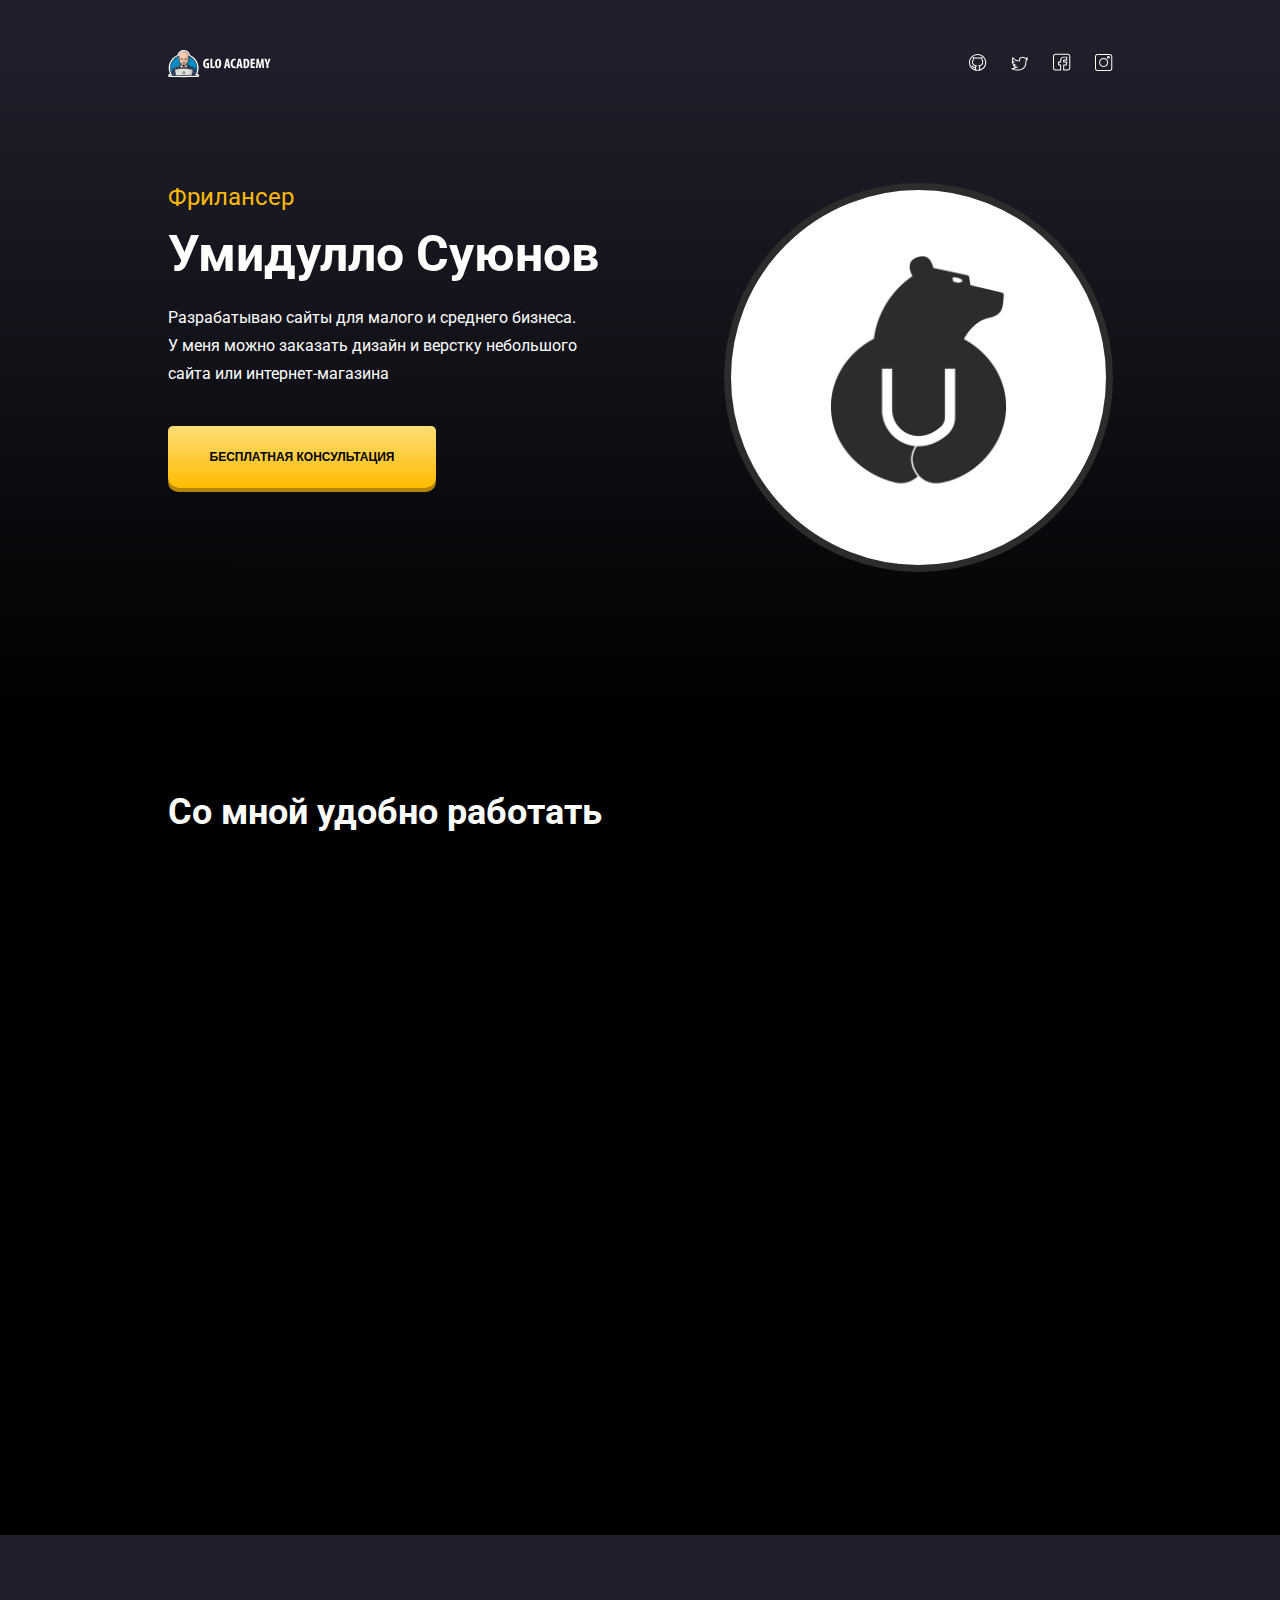
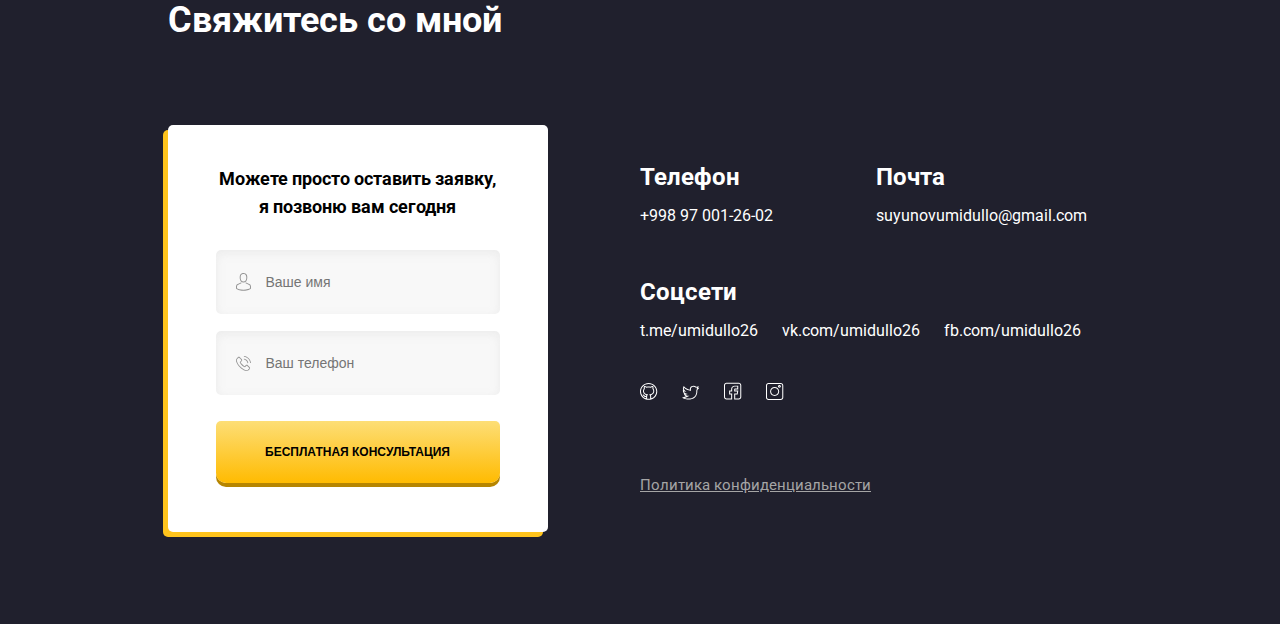
==== index.html @ 2f5dd59a "add some features" ====
<!DOCTYPE html>
<html lang="en">
  <head>
    <meta charset="UTF-8" />
    <meta name="viewport" content="width=device-width, initial-scale=1.0" />
    <link
      href="https://fonts.googleapis.com/css2?family=Roboto:wght@400;700&display=swap"
      rel="stylesheet"
    />
    <link rel="stylesheet" href="css/animate.css" />
    <link rel="stylesheet" href="css/style.css" />
    <title>umidullo</title>
  </head>
  <body>
    <header class="hero">
      <div class="container">
        <div class="hero-header">
          <img src="img/logo.svg" alt="logo" class="logo" />
          <div class="social-links">
            <a
              href="https://github.com/umidullosuyunov/"
              target="_blank"
              class="social-link"
              ><img src="img/social/github.svg" alt="github logo"
            /></a>
            <a
              href="https://twitter.com/umidullo26/"
              target="_blank"
              class="social-link"
              ><img src="img/social/twitter.svg" alt="twitter logo"
            /></a>
            <a
              href="https://www.facebook.com/profile.php?id=100041184453567"
              target="_blank"
              class="social-link"
              ><img src="img/social/facebook.svg" alt="facebook logo"
            /></a>
            <a
              href="https://www.instagram.com/umidullo26/"
              target="_blank"
              class="social-link"
              ><img src="img/social/instagram.svg" alt="instagram logo"
            /></a>
          </div>
        </div>
        <div class="hero-content">
          <div class="hero-text">
            <span
              class="hero-subtitle wow animate__animated animate__fadeInRight"
              >Фрилансер</span
            >
            <h1 class="hero-title wow animate__animated animate__fadeInRight">
              Умидулло Суюнов
            </h1>
            <p
              class="hero-description wow animate__animated animate__fadeInRight"
            >
              Разрабатываю сайты для малого и среднего бизнеса. У меня можно
              заказать дизайн и верстку небольшого сайта или интернет-магазина
            </p>
            <button
              class="button hero-button wow animate__animated animate__heartBeat animate__delay-2s animate__repeat-3"
            >
              Бесплатная консультация
            </button>
          </div>
          <div class="hero-avatar"></div>
        </div>
      </div>
    </header>

    <main>
      <section class="features section">
        <div class="container">
          <h2 class="section-title">Со мной удобно работать</h2>
          <div class="features-block">
            <div class="features-item">
              <img
                src="img/features-icons/offer-img.svg"
                alt="icon"
                class="features-image wow animate__animated animate__zoomInUp animate__delay-0.1s"
              />
              <h3
                class="features-title wow animate__animated animate__zoomInUp animate__delay-0.1s"
              >
                По договору
              </h3>
              <p
                class="features-text wow animate__animated animate__zoomInUp animate__delay-0.1s"
              >
                Предоставлю все документы для бухгалтерии: договоры, счета и
                акты. Работаю как ИП без НДС.
              </p>
            </div>
            <div class="features-item">
              <img
                src="img/features-icons/deadline-img.svg"
                alt="icon"
                class="features-image wow animate__animated animate__zoomInUp animate__delay-0.1s"
              />
              <h3
                class="features-title wow animate__animated animate__zoomInUp animate__delay-0.1s"
              >
                Точно в срок
              </h3>
              <p
                class="features-text wow animate__animated animate__zoomInUp animate__delay-0.1s"
              >
                В договоре прописана моя ответственность за срок проекта. Если
                просрочу — плачу неустойку.
              </p>
            </div>
            <div class="features-item">
              <img
                src="img/features-icons/agreement-img.svg"
                alt="icon"
                class="features-image wow animate__animated animate__zoomInUp animate__delay-0.1s"
              />
              <h3
                class="features-title wow animate__animated animate__zoomInUp animate__delay-0.1s"
              >
                Ценник под вас
              </h3>
              <p
                class="features-text wow animate__animated animate__zoomInUp animate__delay-0.1"
              >
                Если у вас нетиповой проект, сделаю рассчет цены за работу и
                объясню, как складывается цена.
              </p>
            </div>
            <div class="features-item">
              <img
                src="img/features-icons/steps-img.svg"
                alt="icon"
                class="features-image wow animate__animated animate__zoomInUp animate__delay-0.1"
              />
              <h3
                class="features-title wow animate__animated animate__zoomInUp animate__delay-0.1"
              >
                Промежуточные итоги
              </h3>
              <p
                class="features-text wow animate__animated animate__zoomInUp animate__delay-0.1"
              >
                Показываю работу поэтапно, а не в последий момент перед крайним
                сроком.
              </p>
            </div>
            <div class="features-item">
              <img
                src="img/features-icons/storage-img.svg"
                alt="icon"
                class="features-image wow animate__animated animate__zoomInUp animate__delay-0.1"
              />
              <h3
                class="features-title wow animate__animated animate__zoomInUp animate__delay-0.1"
              >
                Хостинг и домен
              </h3>
              <p
                class="features-text wow animate__animated animate__zoomInUp animate__delay-0.1"
              >
                Если мы договорились о цене проекта, в неё входит всё: домен и
                хостинг на год + SSL сертификат.
              </p>
            </div>
            <div class="features-item">
              <img
                src="img/features-icons/conversation-img.svg"
                alt="icon"
                class="features-image wow animate__animated animate__zoomInUp animate__delay-0.1"
              />
              <h3
                class="features-title wow animate__animated animate__zoomInUp animate__delay-0.1"
              >
                Не брошу после сдачи
              </h3>
              <p
                class="features-text wow animate__animated animate__zoomInUp animate__delay-0.1"
              >
                Научу вас или вашего сотрудника пользоваться сайтом, запишу
                видео-инструкции.
              </p>
            </div>
          </div>
        </div>
      </section>
    </main>

    <footer class="section">
      <div class="container">
        <h2 class="section-title">Свяжитесь со мной</h2>
        <div class="contacts-block">
          <form action="#" class="contacts-form">
            <h4 class="form-title">
              Можете просто оставить заявку, я позвоню вам сегодня
            </h4>
            <input
              type="text"
              class="input input-name"
              placeholder="Ваше имя"
            />
            <input
              type="text"
              class="input input-phone"
              placeholder="Ваш телефон"
            />
            <button class="button form-button">Бесплатная консультация</button>
          </form>
          <div class="contacts-text">
            <div class="contacts-data">
              <div class="contacts-phone">
                <h4 class="contacts-title">Телефон</h4>
                <a class="contacts-link" href="tel:+998970012602"
                  >+998 97 001-26-02</a
                >
              </div>
              <div class="contacts-mail">
                <h4 class="contacts-title">Почта</h4>
                <a class="contacts-link" href="mailto:suyunovumidullo@gmail.com"
                  >suyunovumidullo@gmail.com</a
                >
              </div>
              <div class="contacts-social">
                <h4 class="contacts-title">Соцсети</h4>
                <a href="#" class="contacts-link">t.me/umidullo26</a>
                <a href="#" class="contacts-link">vk.com/umidullo26</a>
                <a href="#" class="contacts-link">fb.com/umidullo26</a>
              </div>
            </div>
            <div class="social-links">
              <a
                href="https://github.com/umidullosuyunov/"
                target="_blank"
                class="social-link"
                ><img src="img/social/github.svg" alt="github logo"
              /></a>
              <a
                href="https://twitter.com/umidullo26/"
                target="_blank"
                class="social-link"
                ><img src="img/social/twitter.svg" alt="twitter logo"
              /></a>
              <a
                href="https://www.facebook.com/profile.php?id=100041184453567"
                target="_blank"
                class="social-link"
                ><img src="img/social/facebook.svg" alt="facebook logo"
              /></a>
              <a
                href="https://www.instagram.com/umidullo26/"
                target="_blank"
                class="social-link"
                ><img src="img/social/instagram.svg" alt="instagram logo"
              /></a>
            </div>
            <a href="#" class="contact-policy">Политика конфиденциальности</a>
          </div>
        </div>
      </div>
    </footer>

    <script src="js/wow.min.js"></script>
    <script src="js/main.js"></script>
  </body>
</html>
---- css/style.css ----
* {
  box-sizing: border-box;
}

:root {
  --animate-delay: 0.5s;
}

body {
  background: #20202d;
  margin: 0;
  color: #ffffff;
  font-family: "Roboto", sans-serif;
}

.container {
  max-width: 945px;
  margin: auto;
}

.section {
  padding-top: 64px;
  padding-bottom: 92px;
}

.section-title {
  margin: 0;
  margin-bottom: 84px;
  font-weight: bold;
  font-size: 36px;
  line-height: 42px;
}

.hero {
  padding-top: 50px;
  background: linear-gradient(0.01deg, #000000 0.01%, rgba(0, 0, 0, 0) 95.44%);
  padding-bottom: 155px;
}

.hero-header {
  display: flex;
  justify-content: space-between;
  align-items: center;
  margin-bottom: 105px;
}

.social-link {
  margin-left: 20px;
}

.social-link:first-child {
  margin-left: 0;
}

.hero-subtitle {
  display: block;
  font-size: 24px;
  line-height: 28px;
  color: #ffbb01;
  margin-bottom: 14px;
}

.hero-title {
  font-weight: bold;
  font-size: 50px;
  line-height: 59px;
  margin-top: 0;
  margin-bottom: 20px;
}

.hero-description {
  font-size: 16px;
  line-height: 28px;
  max-width: 420px;
  margin-bottom: 38px;
}

.button {
  background: linear-gradient(180deg, #fdde76 0%, #ffbb01 100%);
  box-shadow: 0px 4px 0px #b68500;
  border: none;
  border-radius: 5px 5px 10px 10px;
  padding: 24px 42px;
  font-size: 12px;
  line-height: 14px;
  text-transform: uppercase;
  font-weight: bold;
}

.hero-content {
  display: flex;
  justify-content: space-between;
}

.hero-avatar {
  width: 389px;
  height: 389px;
  background-color: #fff;
  border-radius: 50%;
  background-image: url("../img/avatar.png");
  background-size: 389px 389px;
  background-repeat: no-repeat;
  background-position: center center;
  border: 7px solid #2d2c2c;
}

/* FEATURES */

.features {
  background-color: #000;
}

.features-block {
  display: flex;
  flex-wrap: wrap;
  justify-content: space-between;
}

.features-item {
  flex-basis: 30%;
  margin-bottom: 63px;
}

.features-image {
  display: block;
  margin-bottom: 22px;
}

.features-title {
  font-weight: bold;
  font-size: 24px;
  line-height: 28px;
  margin: 0;
  margin-bottom: 16px;
}

.features-text {
  font-style: normal;
  font-weight: normal;
  font-size: 16px;
  line-height: 28px;
  margin: 0;
}

/* CONTACTS */

.contacts-form {
  background: #ffffff;
  box-shadow: -5px 5px 0px #ffc41d;
  border-radius: 5px;
  max-width: 380px;
  padding-top: 40px;
  padding-left: 48px;
  padding-right: 48px;
  padding-bottom: 49px;
}

.form-title {
  color: #000000;
  font-weight: bold;
  font-size: 18px;
  line-height: 28px;
  text-align: center;
  margin: 0;
  margin-bottom: 29px;
}

.input {
  background: #f8f8f8;
  border: none;
  box-shadow: inset 0px 3px 10px rgba(199, 199, 199, 0.25);
  border-radius: 5px;
  padding: 18px 50px;
  width: 100%;
  font-size: 14px;
  line-height: 28px;
}

.input-name {
  margin-bottom: 17px;
  background-image: url("../img/user-icon.svg");
  background-repeat: no-repeat;
  background-position: center left 20px;
}

.input-phone {
  margin-bottom: 26px;
  background-image: url("../img/phone-icon.svg");
  background-repeat: no-repeat;
  background-position: center left 20px;
}

.form-button {
  width: 100%;
}

.contacts-block {
  display: flex;
  justify-content: space-between;
  align-items: center;
}

.contacts-data {
  display: flex;
  flex-wrap: wrap;
  margin-bottom: 42px;
}

.contacts-phone,
.contacts-mail {
  flex-basis: 50%;
  margin-bottom: 53px;
}

.contacts-social {
  flex-basis: 100%;
}

.contacts-title {
  font-weight: bold;
  font-size: 24px;
  line-height: 28px;
  margin: 0;
  margin-bottom: 15px;
}

.contacts-link {
  text-decoration: none;
  font-size: 16px;
  line-height: 19px;
  color: #ffffff;
  padding-right: 20px;
}

.contacts-link:hover {
  text-decoration: underline;
}

.contacts-text {
  flex-basis: 50%;
}

.contact-policy {
  display: inline-block;
  margin-top: 72px;
  font-size: 15px;
  line-height: 18px;
  text-decoration-line: underline;
  color: #a5a5a5;
}
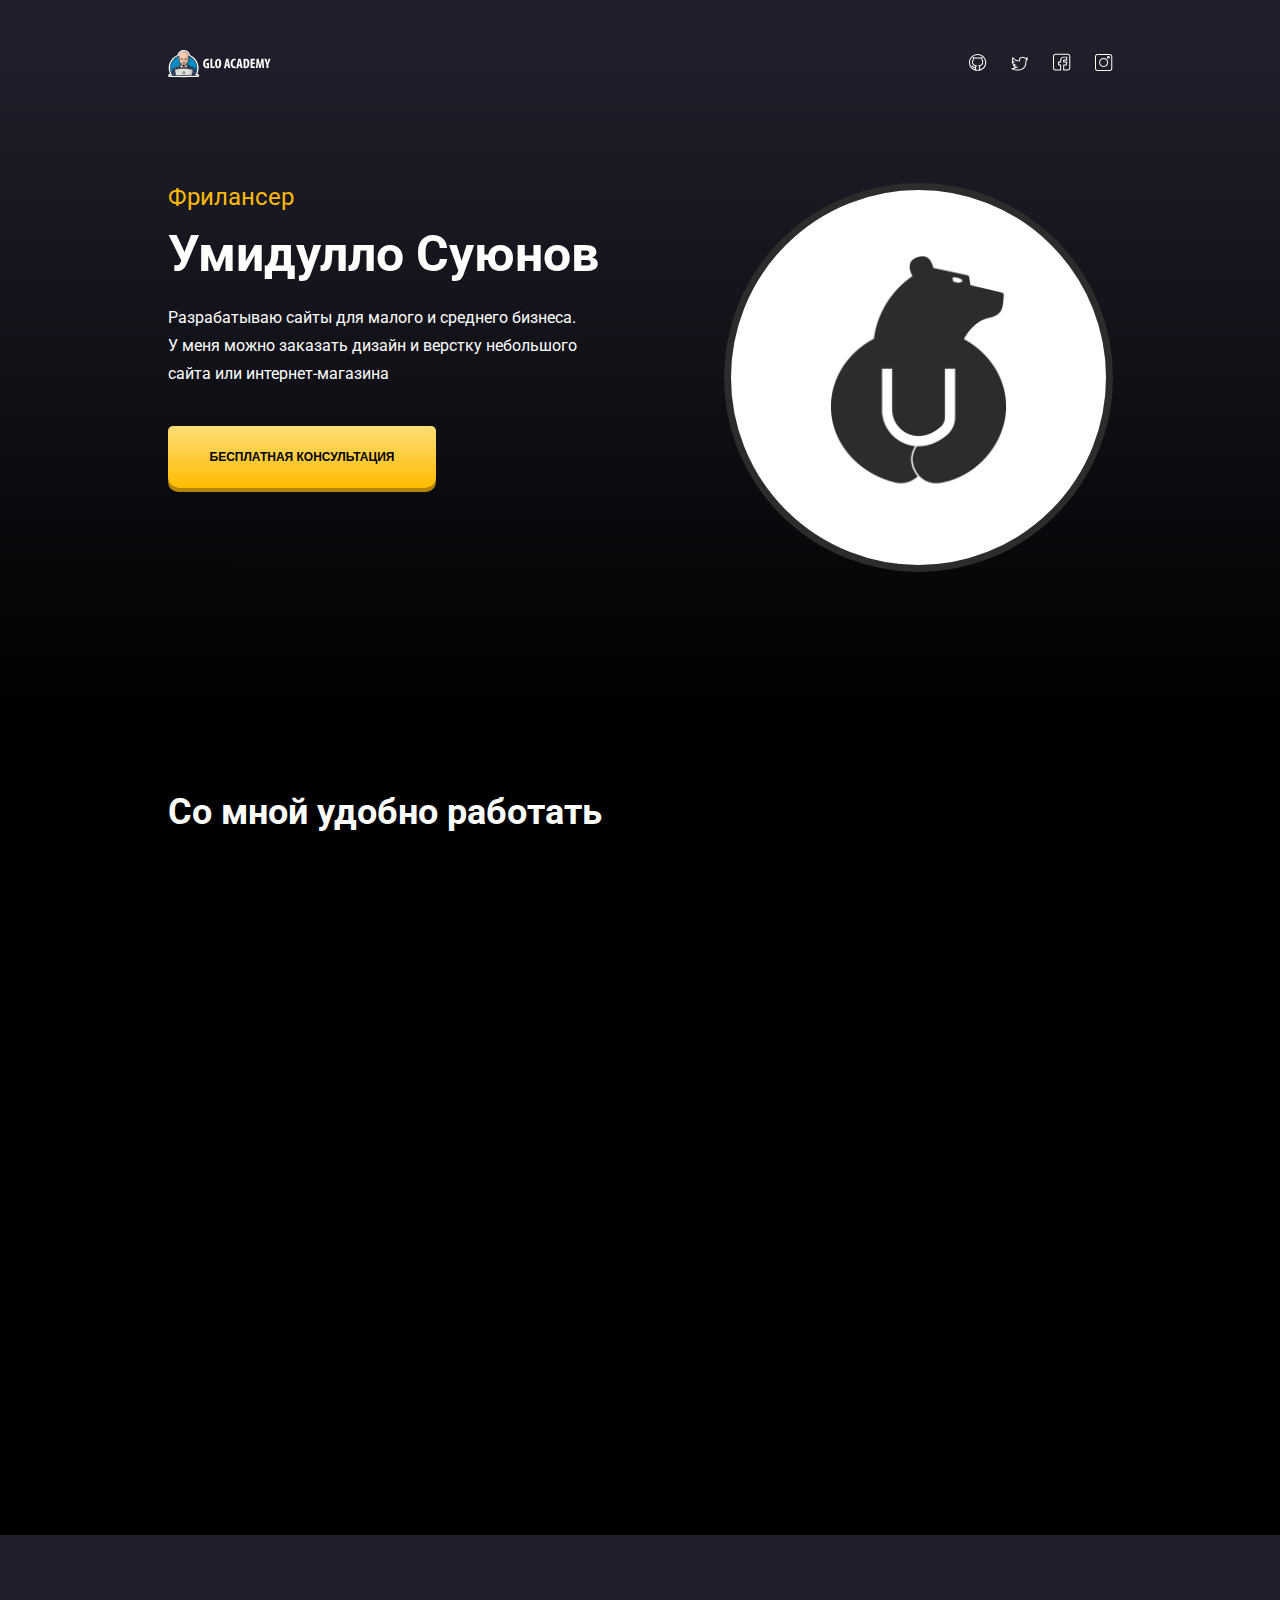
==== commit 3ec1ed66: "add some animation" ====
--- a/index.html
+++ b/index.html
@@ -46,14 +46,16 @@
         <div class="hero-content">
           <div class="hero-text">
             <span
-              class="hero-subtitle wow animate__animated animate__fadeInRight"
+              class="hero-subtitle wow animate__animated animate__fadeInRight animate__delay-0.2s"
               >Фрилансер</span
             >
-            <h1 class="hero-title wow animate__animated animate__fadeInRight">
+            <h1
+              class="hero-title wow animate__animated animate__fadeInRight animate__delay-0.4s"
+            >
               Умидулло Суюнов
             </h1>
             <p
-              class="hero-description wow animate__animated animate__fadeInRight"
+              class="hero-description wow animate__animated animate__fadeInRight animate__delay-0.6s"
             >
               Разрабатываю сайты для малого и среднего бизнеса. У меня можно
               заказать дизайн и верстку небольшого сайта или интернет-магазина
@@ -72,7 +74,11 @@
     <main>
       <section class="features section">
         <div class="container">
-          <h2 class="section-title">Со мной удобно работать</h2>
+          <h2
+            class="section-title wow animate__animated animate__fadeInTopLeft"
+          >
+            Со мной удобно работать
+          </h2>
           <div class="features-block">
             <div class="features-item">
               <img
@@ -189,9 +195,14 @@
 
     <footer class="section">
       <div class="container">
-        <h2 class="section-title">Свяжитесь со мной</h2>
+        <h2 class="section-title wow animate__animated animate__fadeInTopLeft">
+          Свяжитесь со мной
+        </h2>
         <div class="contacts-block">
-          <form action="#" class="contacts-form">
+          <form
+            action="#"
+            class="contacts-form wow animate__animated animate__flipInX"
+          >
             <h4 class="form-title">
               Можете просто оставить заявку, я позвоню вам сегодня
             </h4>
@@ -207,7 +218,7 @@
             />
             <button class="button form-button">Бесплатная консультация</button>
           </form>
-          <div class="contacts-text">
+          <div class="contacts-text wow animate__animated animate__zoomIn">
             <div class="contacts-data">
               <div class="contacts-phone">
                 <h4 class="contacts-title">Телефон</h4>
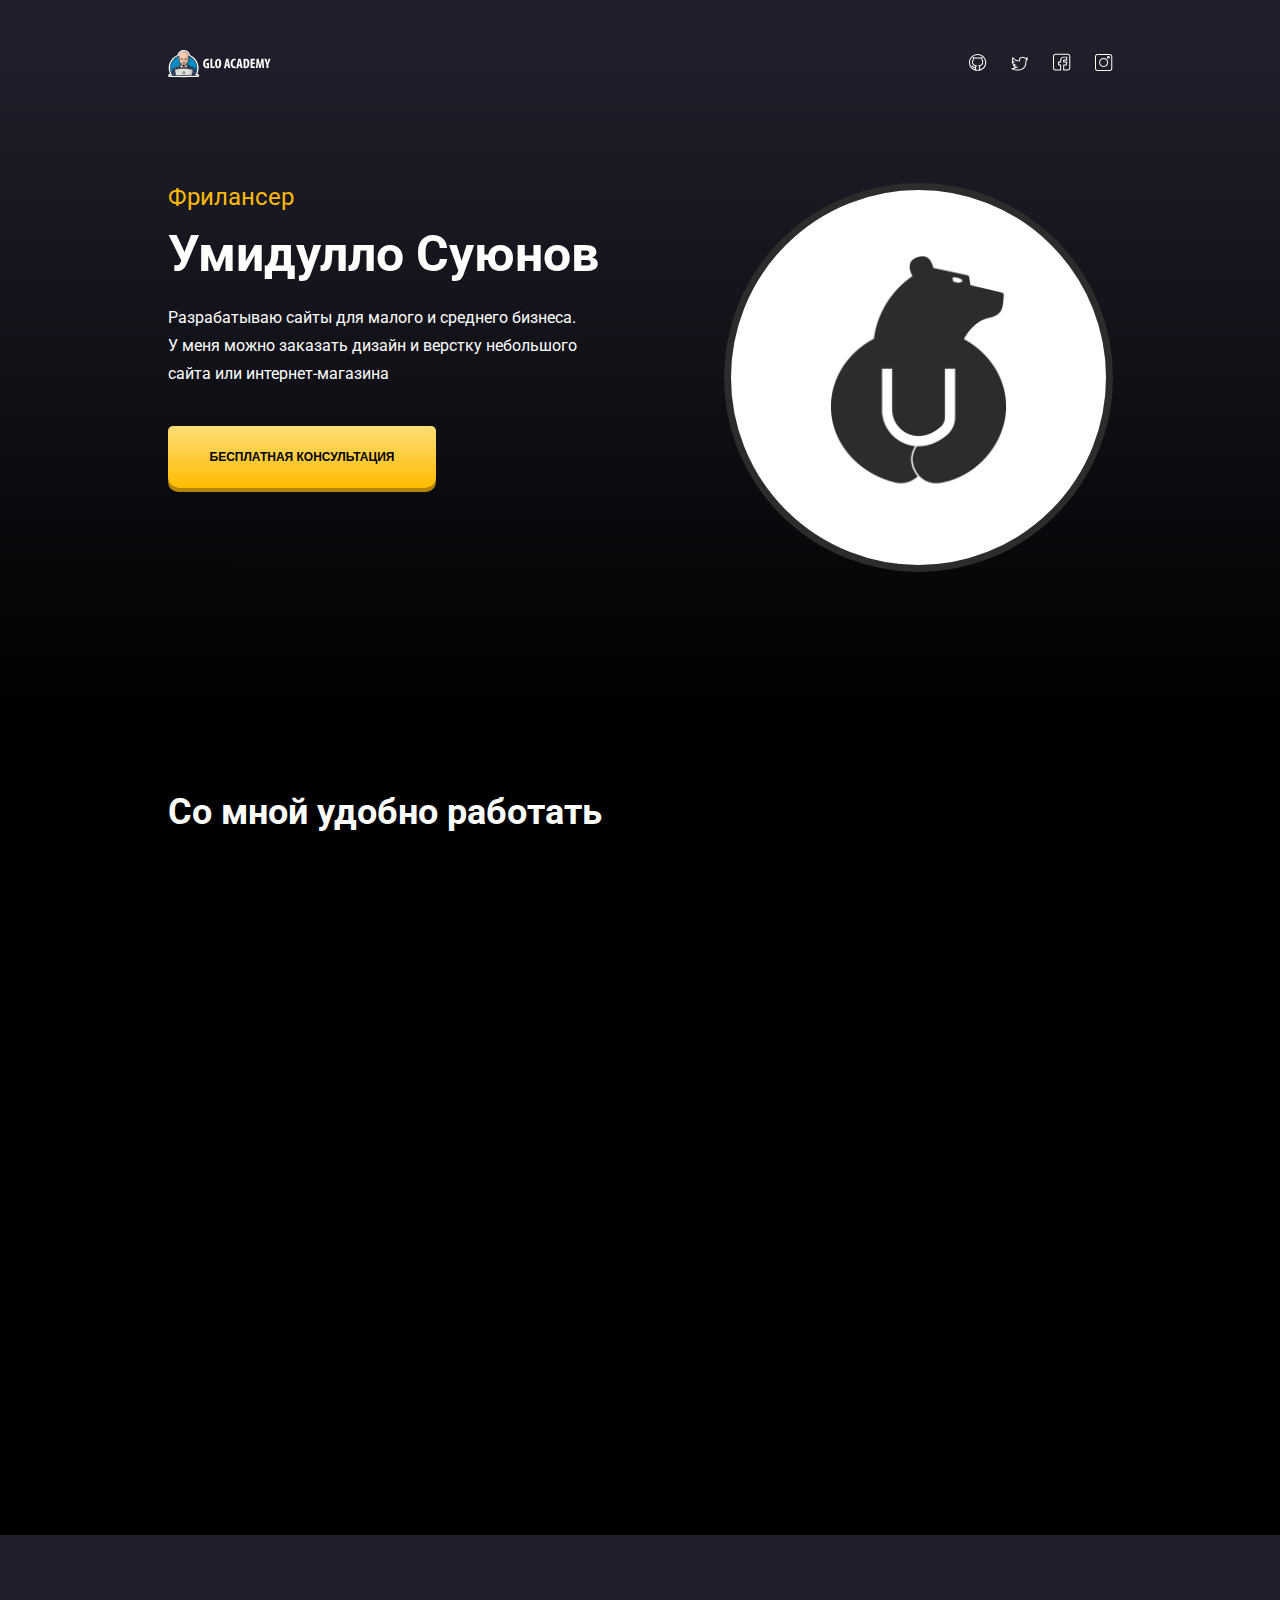
==== commit 9feb6268: "add slider" ====
--- a/index.html
+++ b/index.html
@@ -8,6 +8,7 @@
       rel="stylesheet"
     />
     <link rel="stylesheet" href="css/animate.css" />
+    <link rel="stylesheet" href="css/swiper-bundle.min.css" />
     <link rel="stylesheet" href="css/style.css" />
     <title>umidullo</title>
   </head>
@@ -191,6 +192,175 @@
           </div>
         </div>
       </section>
+
+      <section class="section projects">
+        <div class="container">
+          <h2
+            class="section-title wow animate__animated animate__fadeInTopLeft"
+          >
+            Последние проекты
+          </h2>
+
+          <div
+            class="swiper-container projects-slider wow animate__animated animate__flipInX"
+          >
+            <!-- Additional required wrapper -->
+
+            <div class="swiper-wrapper">
+              <!-- Slides (PORTFOLIO) -->
+
+              <div class="swiper-slide project-slide">
+                <img
+                  src="img/projects-photo/Ghostbusters(1).png"
+                  alt="Ghostbusters"
+                  class="project-image"
+                />
+                <div class="project-text">
+                  <h3 class="project-title">
+                    Сайт для онлайн-кинотеатра FILM.
+                  </h3>
+                  <div class="project-time">
+                    <img
+                      src="img/time-icon.svg"
+                      alt="time-icon"
+                      class="project-icon"
+                    />
+                    <div class="project-description">
+                      <h4 class="project-subtitle">Сроки</h4>
+                      <p class="project-paragraph">5 рабочих дня</p>
+                    </div>
+                  </div>
+                  <div class="project-cost">
+                    <img
+                      src="img/cost-icon.svg"
+                      alt="cost-icon"
+                      class="project-icon"
+                    />
+                    <div class="project-description">
+                      <h4 class="project-subtitle">Стоимость</h4>
+                      <p class="project-paragraph">35 000 рублей</p>
+                    </div>
+                  </div>
+                  <div class="project-feedback">
+                    <img
+                      src="img/feedback-icon.svg"
+                      alt="feedback-icon"
+                      class="project-icon"
+                    />
+                    <div class="project-description">
+                      <h4 class="project-subtitle">Отзыв клиента</h4>
+                      <p class="project-paragraph">
+                        Мне понравилось работать с Умидулло, потому что он все
+                        время был на связи и предлагал свои решения, когда мы
+                        заходили в тупик с дизайном. Мне нужны были закрывающие
+                        документы для бухгалтерии, и Умидулло — тот редкий
+                        фрилансер, у которого с документами все в порядке
+                      </p>
+                    </div>
+                  </div>
+                </div>
+              </div>
+              <div class="swiper-slide project-slide">
+                <img
+                  src="img/projects-photo/SpaceX(1).jpg"
+                  alt="Сайт-концепт для Space X"
+                  class="project-image"
+                />
+                <div class="project-text">
+                  <h3 class="project-title">
+                    Сайт-концепт для Space X
+                  </h3>
+                  <div class="project-time">
+                    <img
+                      src="img/time-icon.svg"
+                      alt="time-icon"
+                      class="project-icon"
+                    />
+                    <div class="project-description">
+                      <h4 class="project-subtitle">Сроки</h4>
+                      <p class="project-paragraph">2 рабочих дня</p>
+                    </div>
+                  </div>
+                  <div class="project-cost">
+                    <img
+                      src="img/cost-icon.svg"
+                      alt="cost-icon"
+                      class="project-icon"
+                    />
+                    <div class="project-description">
+                      <h4 class="project-subtitle">Стоимость</h4>
+                      <p class="project-paragraph">7 000 рублей</p>
+                    </div>
+                  </div>
+                  <div class="project-feedback">
+                    <img
+                      src="img/feedback-icon.svg"
+                      alt="feedback-icon"
+                      class="project-icon"
+                    />
+                    <div class="project-description">
+                      <h4 class="project-subtitle">Отзыв клиента</h4>
+                      <p class="project-paragraph">
+                        Все сделано в сроки, сам Илон Маск заценил.
+                      </p>
+                    </div>
+                  </div>
+                </div>
+              </div>
+              <div class="swiper-slide project-slide">
+                <img
+                  src="img/projects-photo/Portfolio-concept(1).png"
+                  alt="Концепт сайта портфолио"
+                  class="project-image"
+                />
+                <div class="project-text">
+                  <h3 class="project-title">
+                    Концепт сайта портфолио
+                  </h3>
+                  <div class="project-time">
+                    <img
+                      src="img/time-icon.svg"
+                      alt="time-icon"
+                      class="project-icon"
+                    />
+                    <div class="project-description">
+                      <h4 class="project-subtitle">Сроки</h4>
+                      <p class="project-paragraph">1 рабочих дня</p>
+                    </div>
+                  </div>
+                  <div class="project-cost">
+                    <img
+                      src="img/cost-icon.svg"
+                      alt="cost-icon"
+                      class="project-icon"
+                    />
+                    <div class="project-description">
+                      <h4 class="project-subtitle">Стоимость</h4>
+                      <p class="project-paragraph">3 500 рублей</p>
+                    </div>
+                  </div>
+                  <div class="project-feedback">
+                    <img
+                      src="img/feedback-icon.svg"
+                      alt="feedback-icon"
+                      class="project-icon"
+                    />
+                    <div class="project-description">
+                      <h4 class="project-subtitle">Отзыв клиента</h4>
+                      <p class="project-paragraph">
+                        Мне очень нравится этот концепт так как минималистичен.
+                      </p>
+                    </div>
+                  </div>
+                </div>
+              </div>
+            </div>
+
+            <!-- If we need pagination -->
+            <div class="projects-pagination"></div>
+          </div>
+        </div>
+      </section>
     </main>
 
     <footer class="section">
@@ -272,6 +442,7 @@
     </footer>
 
     <script src="js/wow.min.js"></script>
+    <script src="js/swiper-bundle.min.js"></script>
     <script src="js/main.js"></script>
   </body>
 </html>
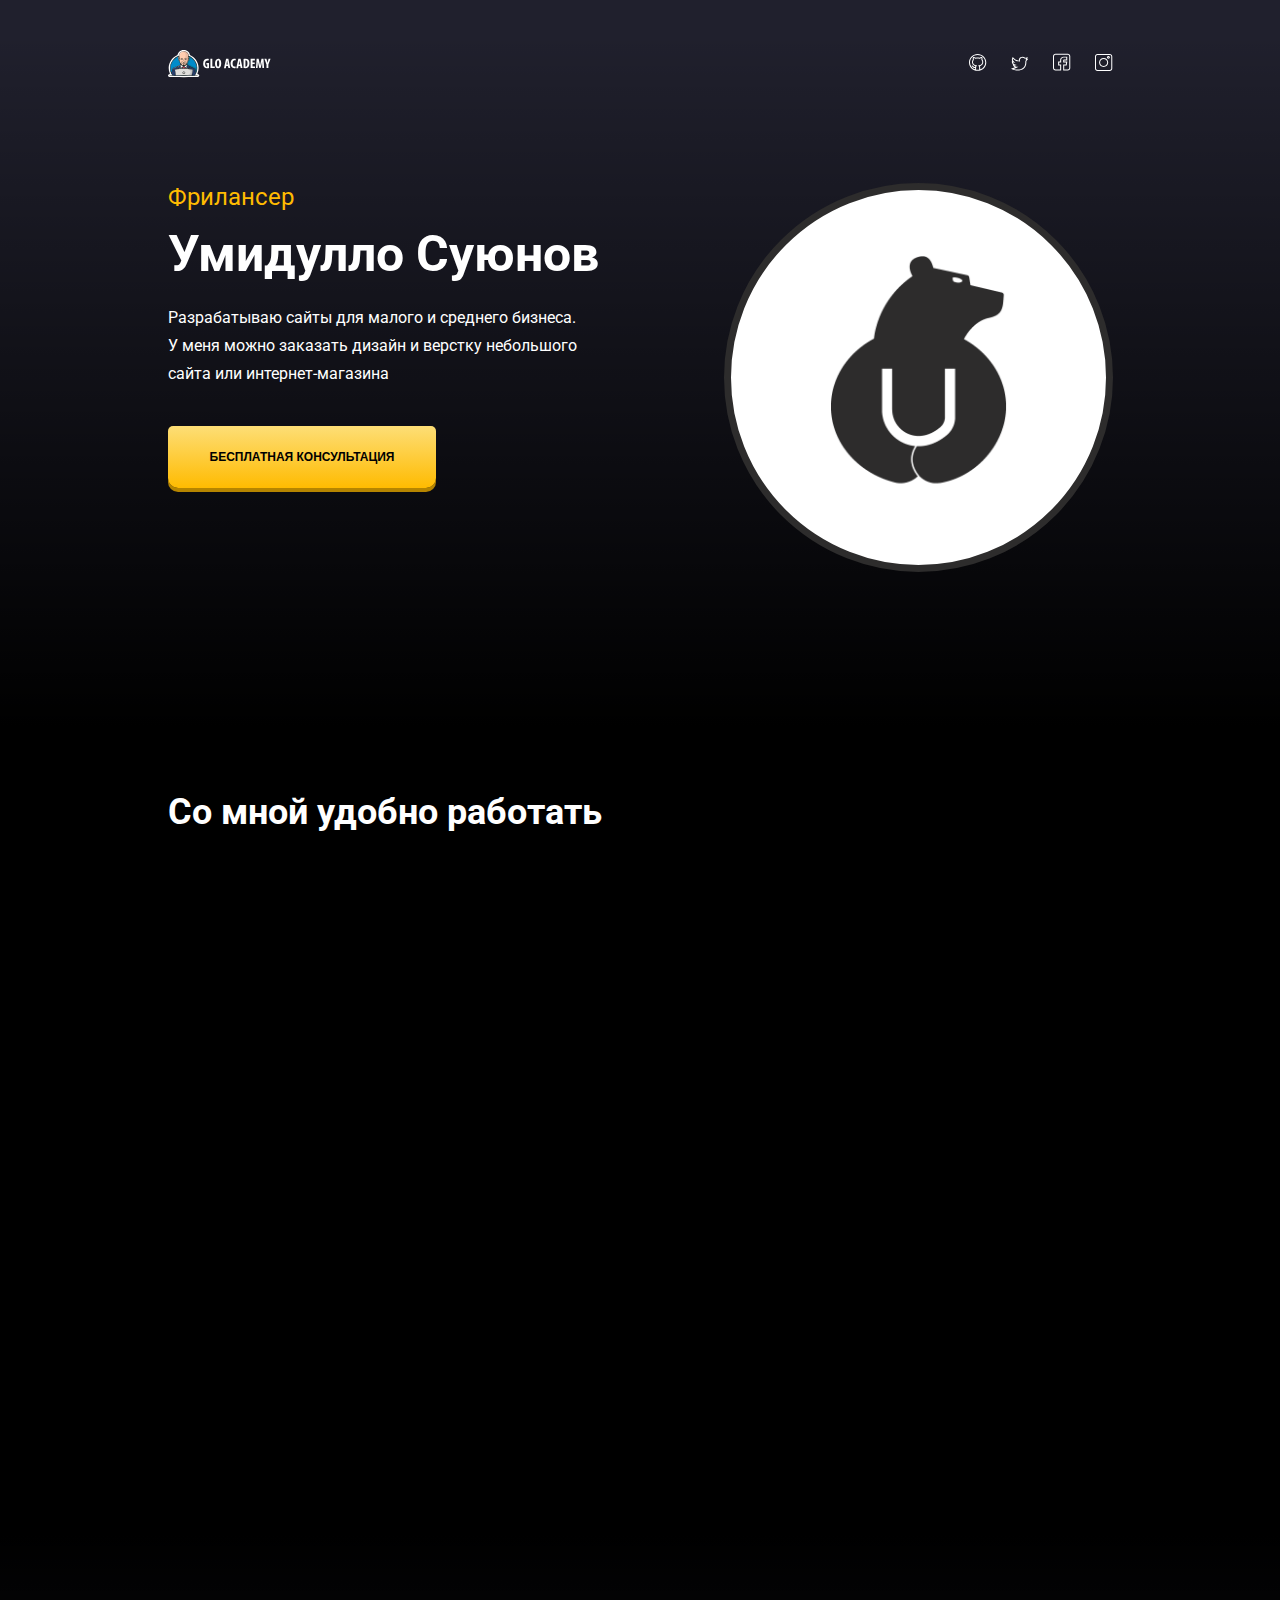
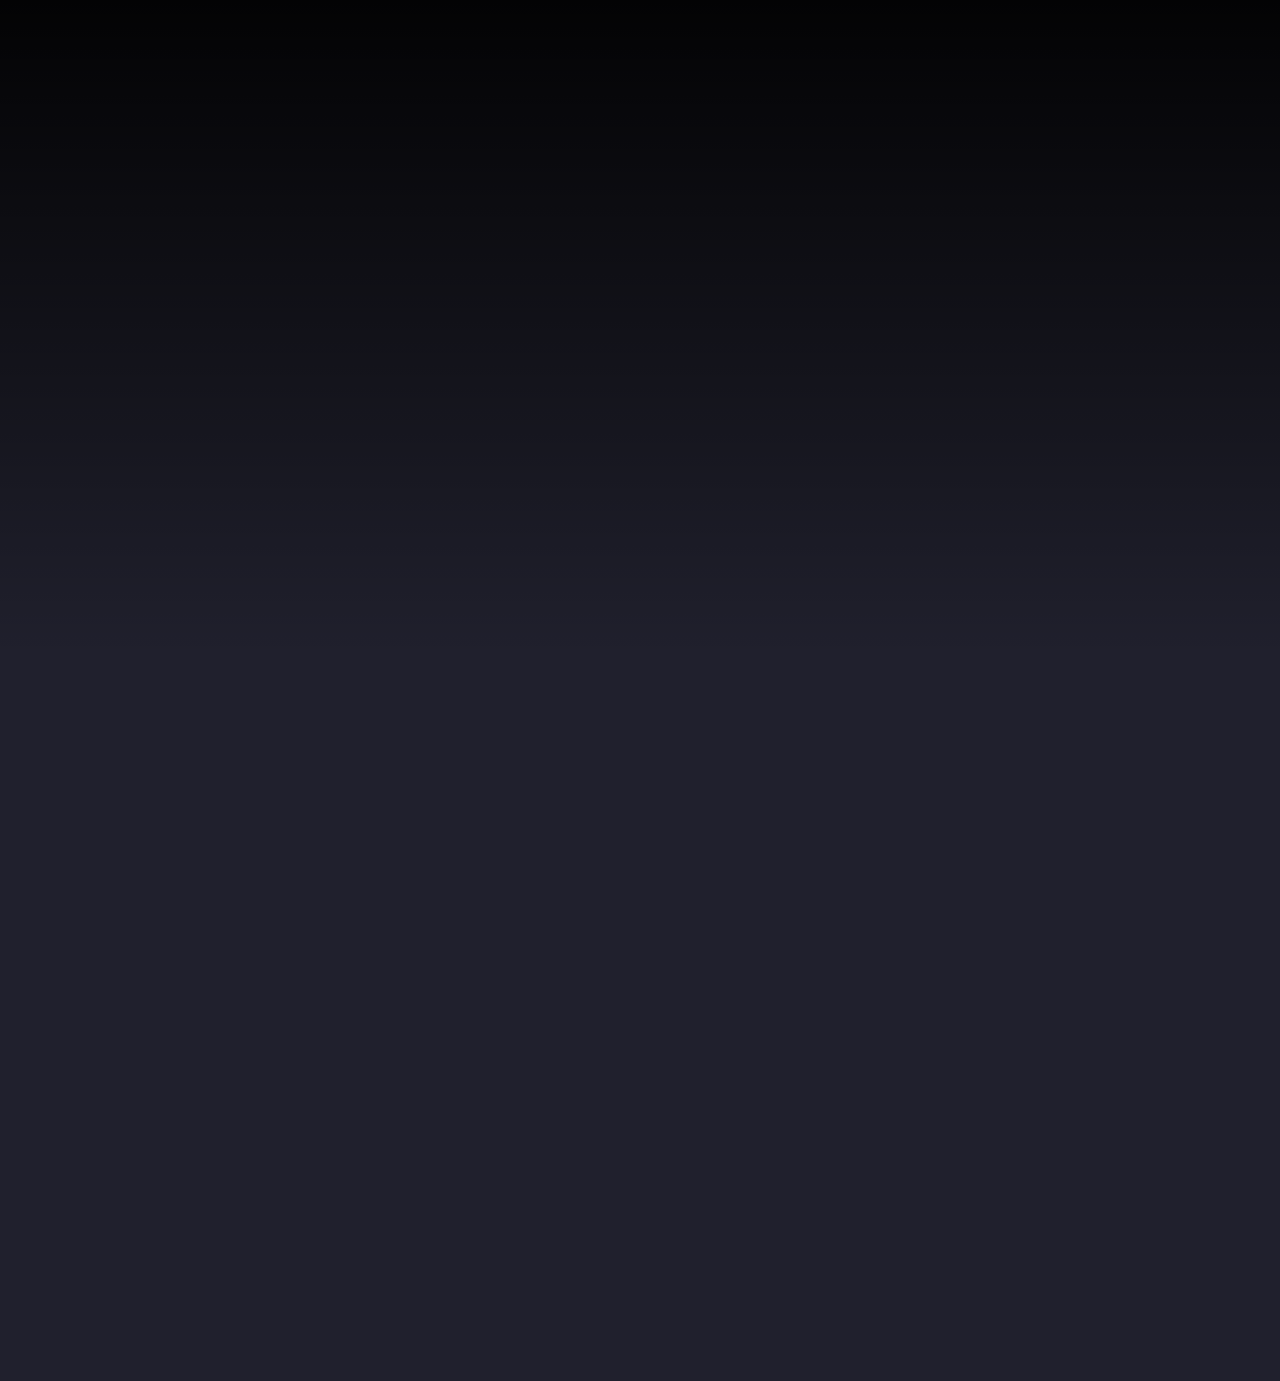
==== commit 7425776c: "add responsive" ====
--- a/index.html
+++ b/index.html
@@ -47,16 +47,14 @@
         <div class="hero-content">
           <div class="hero-text">
             <span
-              class="hero-subtitle wow animate__animated animate__fadeInRight animate__delay-0.2s"
+              class="hero-subtitle wow animate__animated animate__fadeInRight"
               >Фрилансер</span
             >
-            <h1
-              class="hero-title wow animate__animated animate__fadeInRight animate__delay-0.4s"
-            >
+            <h1 class="hero-title wow animate__animated animate__fadeInRight">
               Умидулло Суюнов
             </h1>
             <p
-              class="hero-description wow animate__animated animate__fadeInRight animate__delay-0.6s"
+              class="hero-description wow animate__animated animate__fadeInRight"
             >
               Разрабатываю сайты для малого и среднего бизнеса. У меня можно
               заказать дизайн и верстку небольшого сайта или интернет-магазина
--- a/css/style.css
+++ b/css/style.css
@@ -4,6 +4,10 @@
 
 :root {
   --animate-delay: 0.5s;
+}
+
+img {
+  max-width: 100%;
 }
 
 body {
@@ -16,6 +20,7 @@
 .container {
   max-width: 945px;
   margin: auto;
+  width: 90%;
 }
 
 .section {
@@ -142,6 +147,92 @@
   margin: 0;
 }
 
+/* PROJECTS */
+
+.projects {
+  background: linear-gradient(180deg, #000000 0%, rgba(0, 0, 0, 0) 95.44%);
+}
+
+.project-slide {
+  display: flex;
+  align-items: flex-start;
+  justify-content: space-between;
+}
+
+.project-image {
+  width: 338px;
+  height: 268px;
+  border-radius: 6px;
+}
+
+.project-text {
+  flex-basis: 60%;
+  display: flex;
+  flex-wrap: wrap;
+}
+
+.project-title {
+  flex-basis: 100%;
+  font-weight: bold;
+  font-size: 24px;
+  line-height: 28px;
+  margin: 0;
+  margin-bottom: 41px;
+}
+
+.project-time,
+.project-cost {
+  flex-basis: 50%;
+  margin-bottom: 44px;
+}
+
+.project-time,
+.project-cost,
+.project-feedback {
+  display: flex;
+  align-items: flex-start;
+}
+
+.project-subtitle {
+  margin: 0;
+  margin-bottom: 7px;
+  font-weight: bold;
+  font-size: 18px;
+  line-height: 21px;
+}
+
+.project-paragraph {
+  margin: 0;
+  font-size: 16px;
+  line-height: 150%;
+}
+
+.project-icon {
+  margin-right: 16px;
+}
+
+.projects-pagination {
+  display: flex;
+  align-items: center;
+  justify-content: center;
+  margin-top: 44px;
+  margin-bottom: 108px;
+}
+
+.projects-bullet {
+  width: 10px;
+  height: 10px;
+  border: 2px solid #ffbb01;
+  border-radius: 50%;
+  display: inline-block;
+  margin-left: 5px;
+  margin-right: 5px;
+}
+
+.projects-bullet-active {
+  background-color: #ffbb01;
+}
+
 /* CONTACTS */
 
 .contacts-form {
@@ -248,3 +339,144 @@
   text-decoration-line: underline;
   color: #a5a5a5;
 }
+
+/* RESPONSIVE */
+
+@media (max-width: 1050px) {
+  .hero-avatar {
+    width: 300px;
+    height: 300px;
+    border-width: 4px;
+  }
+}
+
+@media (max-width: 836px) {
+  .hero-content {
+    flex-direction: column;
+    align-items: center;
+  }
+  .hero-avatar {
+    order: 0;
+    width: 300px;
+    height: 300px;
+    border-width: 4px;
+    margin-bottom: 17px;
+    background-position: center;
+  }
+  .hero-text {
+    order: 1;
+    text-align: center;
+  }
+  .features-item {
+    flex-basis: 45%;
+  }
+  .project-slide {
+    flex-direction: column;
+  }
+  .project-image {
+    margin-bottom: 20px;
+  }
+  .contacts-block {
+    align-items: center;
+    flex-direction: column;
+  }
+  .contacts-form {
+    margin-bottom: 58px;
+  }
+}
+
+@media (max-width: 564px) {
+  .hero {
+    padding-bottom: 75px;
+  }
+  .hero-subtitle {
+    font-size: 16px;
+    line-height: 27px;
+    margin-bottom: 5px;
+  }
+  .hero-avatar {
+    width: 113px;
+    height: 113px;
+    border-width: 3px;
+    background-size: 100%;
+  }
+  .hero-header {
+    margin-bottom: 38px;
+  }
+  .social-link {
+    margin-left: 5px;
+  }
+  .hero-title {
+    font-size: 24px;
+    line-height: 28px;
+  }
+  .hero-description {
+    font-size: 14px;
+    line-height: 140%;
+  }
+  .section {
+    padding-top: 60px 0;
+  }
+  .section-title {
+    font-size: 19px;
+    line-height: 22px;
+    margin-bottom: 60px;
+  }
+  .features-item {
+    flex-basis: 100%;
+    margin-bottom: 30px;
+  }
+  .features-title {
+    font-size: 18px;
+    line-height: 28px;
+  }
+  .features-text {
+    font-size: 14px;
+    line-height: 28px;
+  }
+
+  .project-title {
+    font-size: 18px;
+    line-height: 150%;
+  }
+  .project-time,
+  .project-cost,
+  .project-feedback {
+    flex-basis: 100%;
+    margin-bottom: 30px;
+  }
+  .project-paragraph {
+    font-size: 14px;
+  }
+  .section {
+    padding: 0;
+  }
+  .contacts-form {
+    padding: 40px 19px;
+  }
+  .form-title {
+    font-size: 15px;
+    line-height: 140%;
+  }
+  .form-button {
+    font-size: 10px;
+  }
+  .contacts-form,
+  .contacts-mail {
+    flex-basis: 100%;
+    margin-bottom: 30px;
+  }
+  .contacts-title {
+    font-size: 18px;
+    line-height: 21px;
+  }
+  .contacts-link {
+    font-size: 14px;
+    line-height: 16px;
+    display: block;
+    margin-bottom: 13px;
+  }
+  .contact-policy {
+    margin-bottom: 50px;
+  }
+}
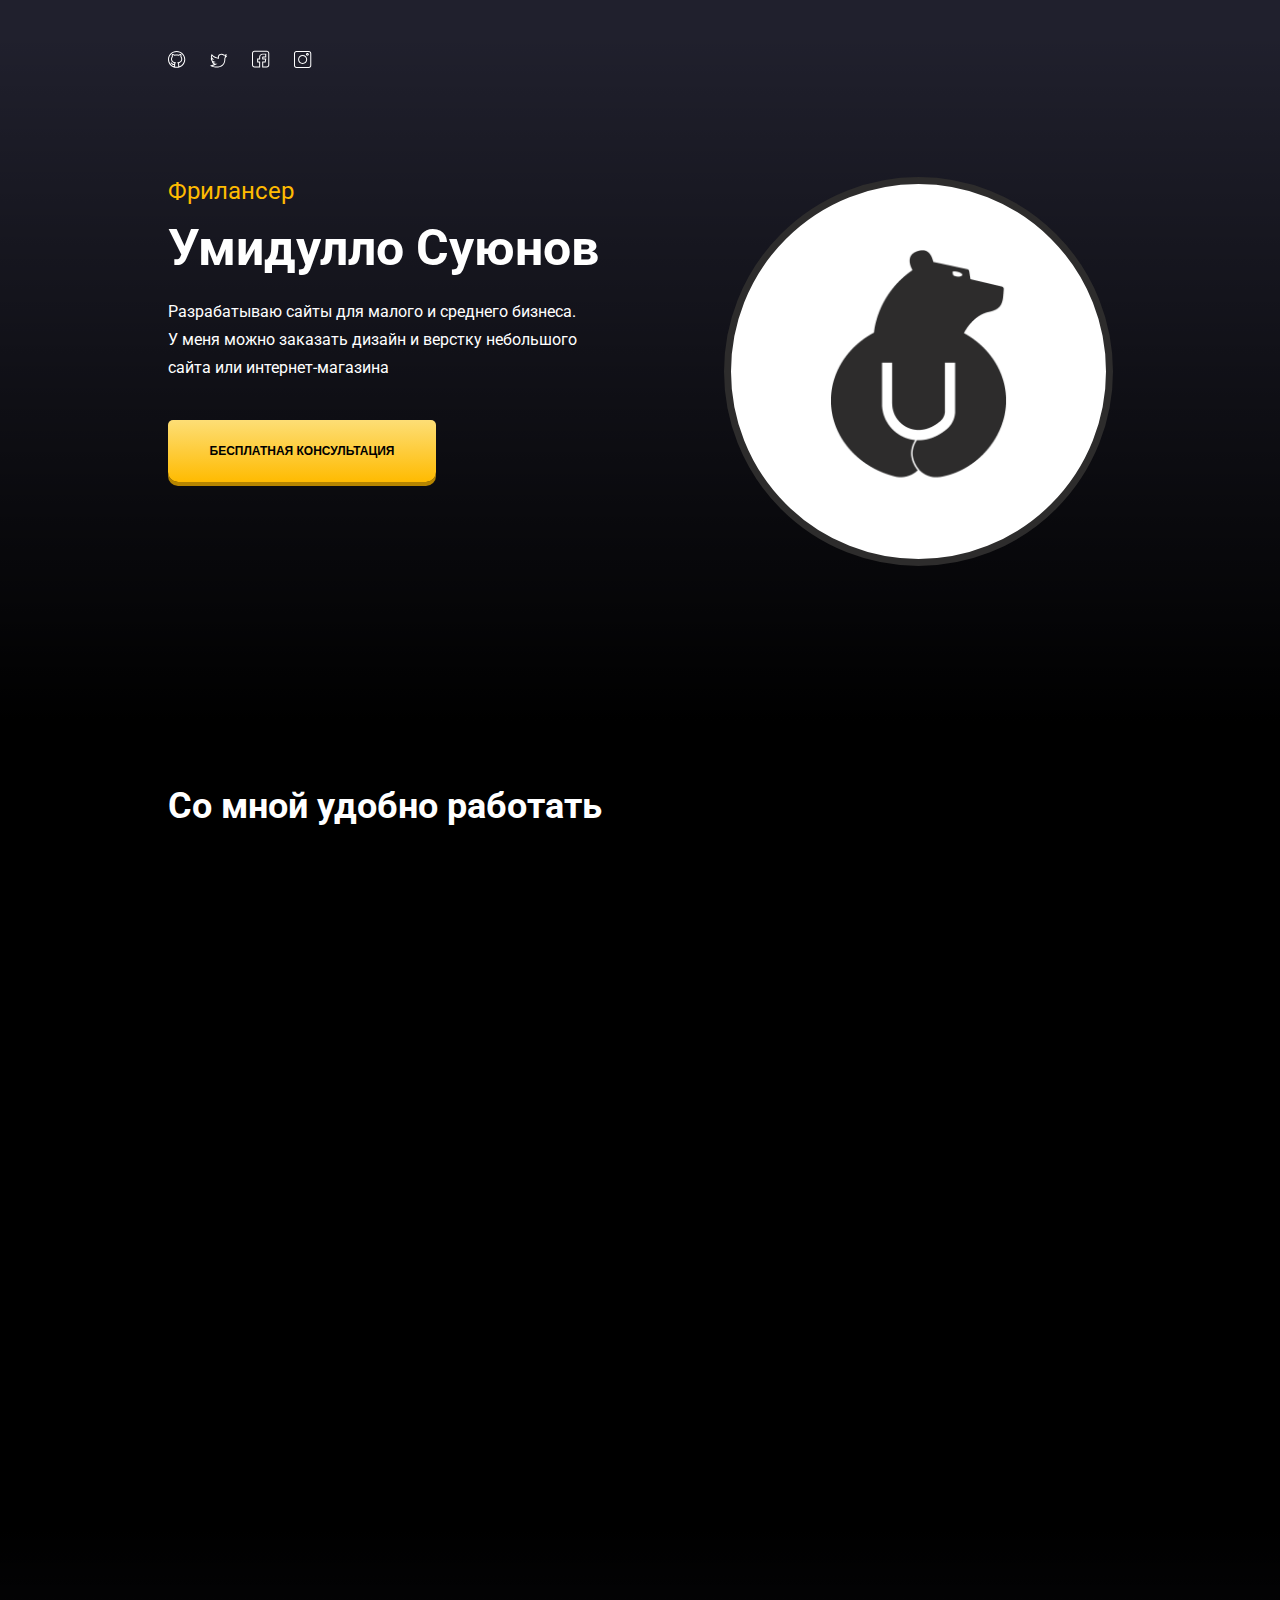
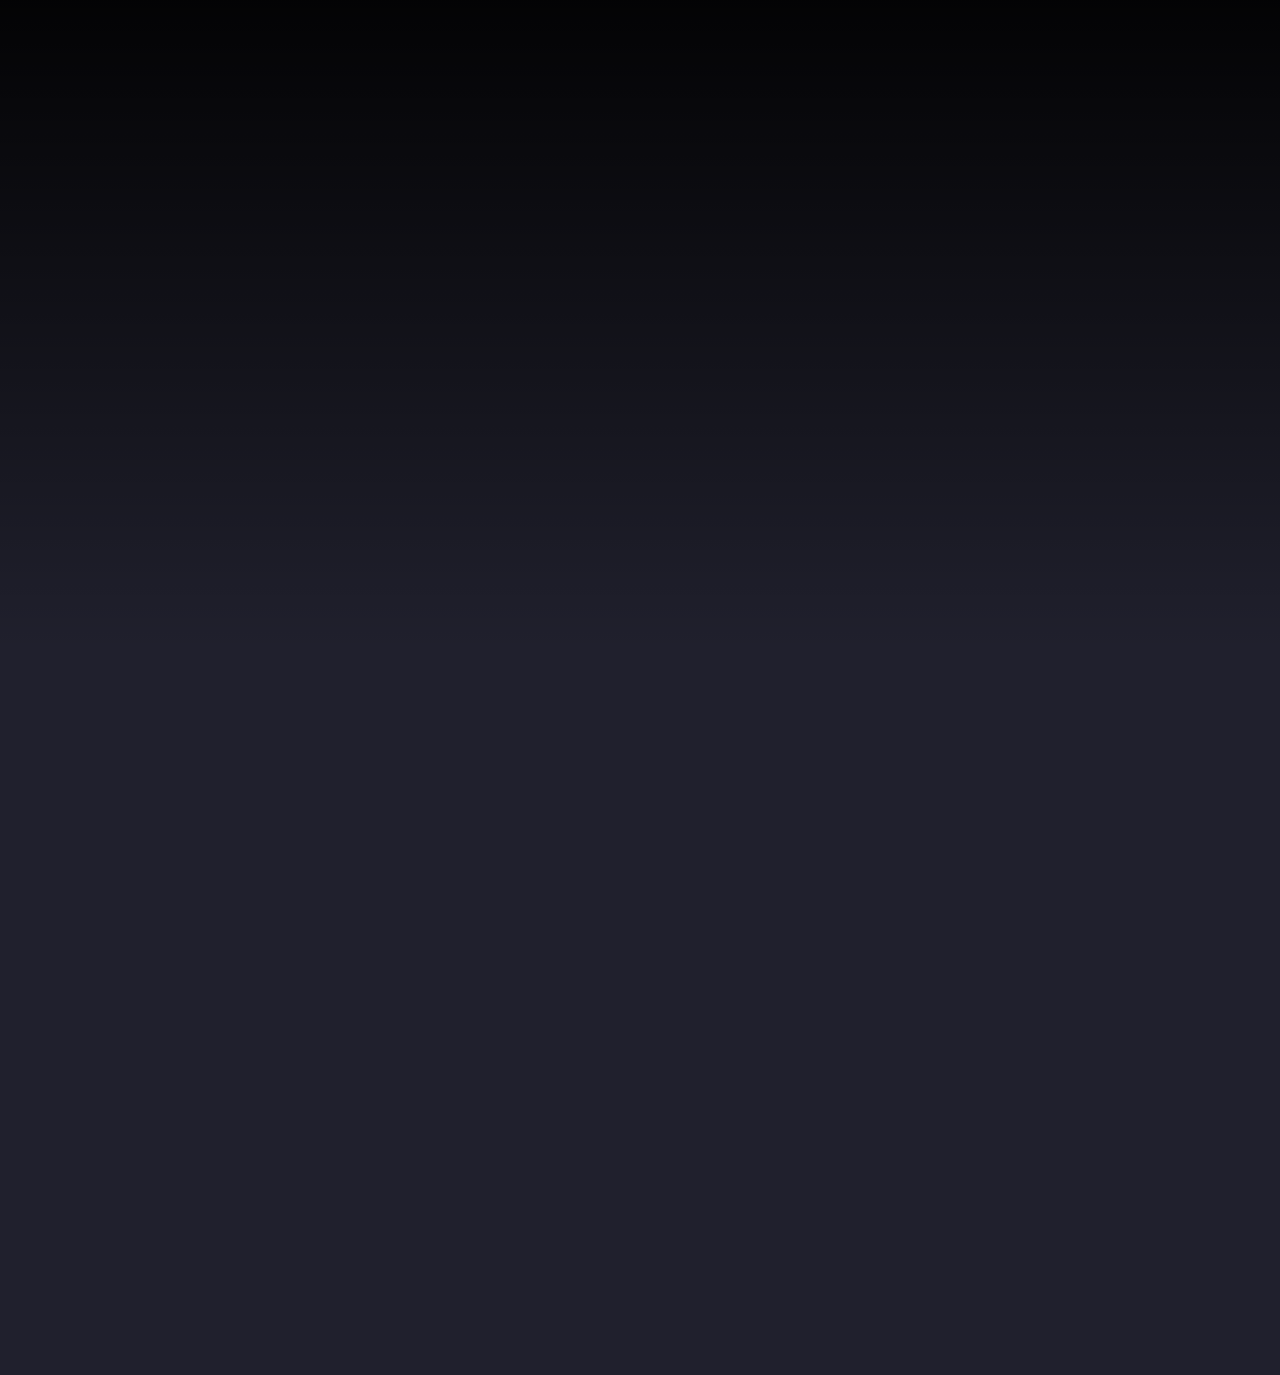
==== commit eeb6de0b: "minor improvements" ====
--- a/index.html
+++ b/index.html
@@ -16,7 +16,7 @@
     <header class="hero">
       <div class="container">
         <div class="hero-header">
-          <img src="img/logo.svg" alt="logo" class="logo" />
+          <!-- <img src="img/logo.svg" alt="logo" class="logo" /> -->
           <div class="social-links">
             <a
               href="https://github.com/umidullosuyunov/"
@@ -299,7 +299,7 @@
                     <div class="project-description">
                       <h4 class="project-subtitle">Отзыв клиента</h4>
                       <p class="project-paragraph">
-                        Все сделано в сроки, сам Илон Маск заценил.
+                        Все сделано в сроки, в общем доволен.
                       </p>
                     </div>
                   </div>
@@ -346,7 +346,7 @@
                     <div class="project-description">
                       <h4 class="project-subtitle">Отзыв клиента</h4>
                       <p class="project-paragraph">
-                        Мне очень нравится этот концепт так как минималистичен.
+                        -
                       </p>
                     </div>
                   </div>
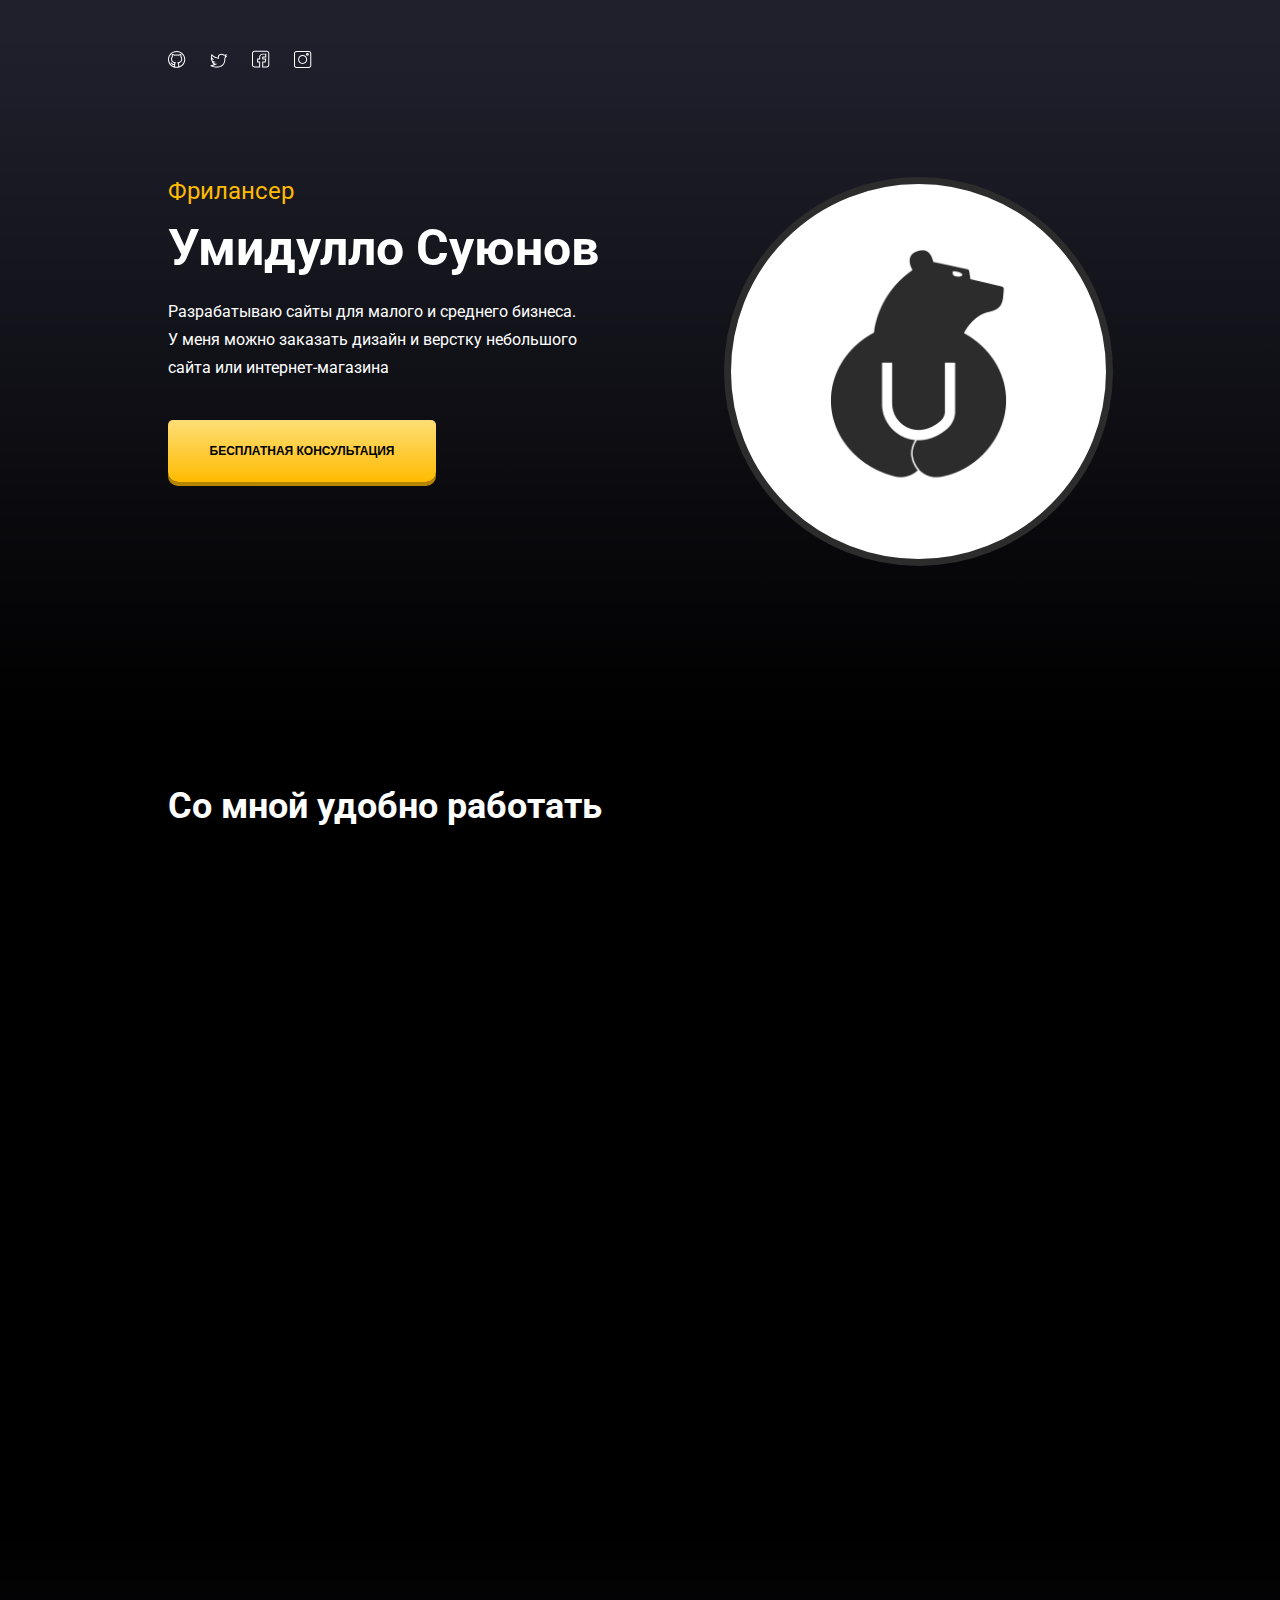
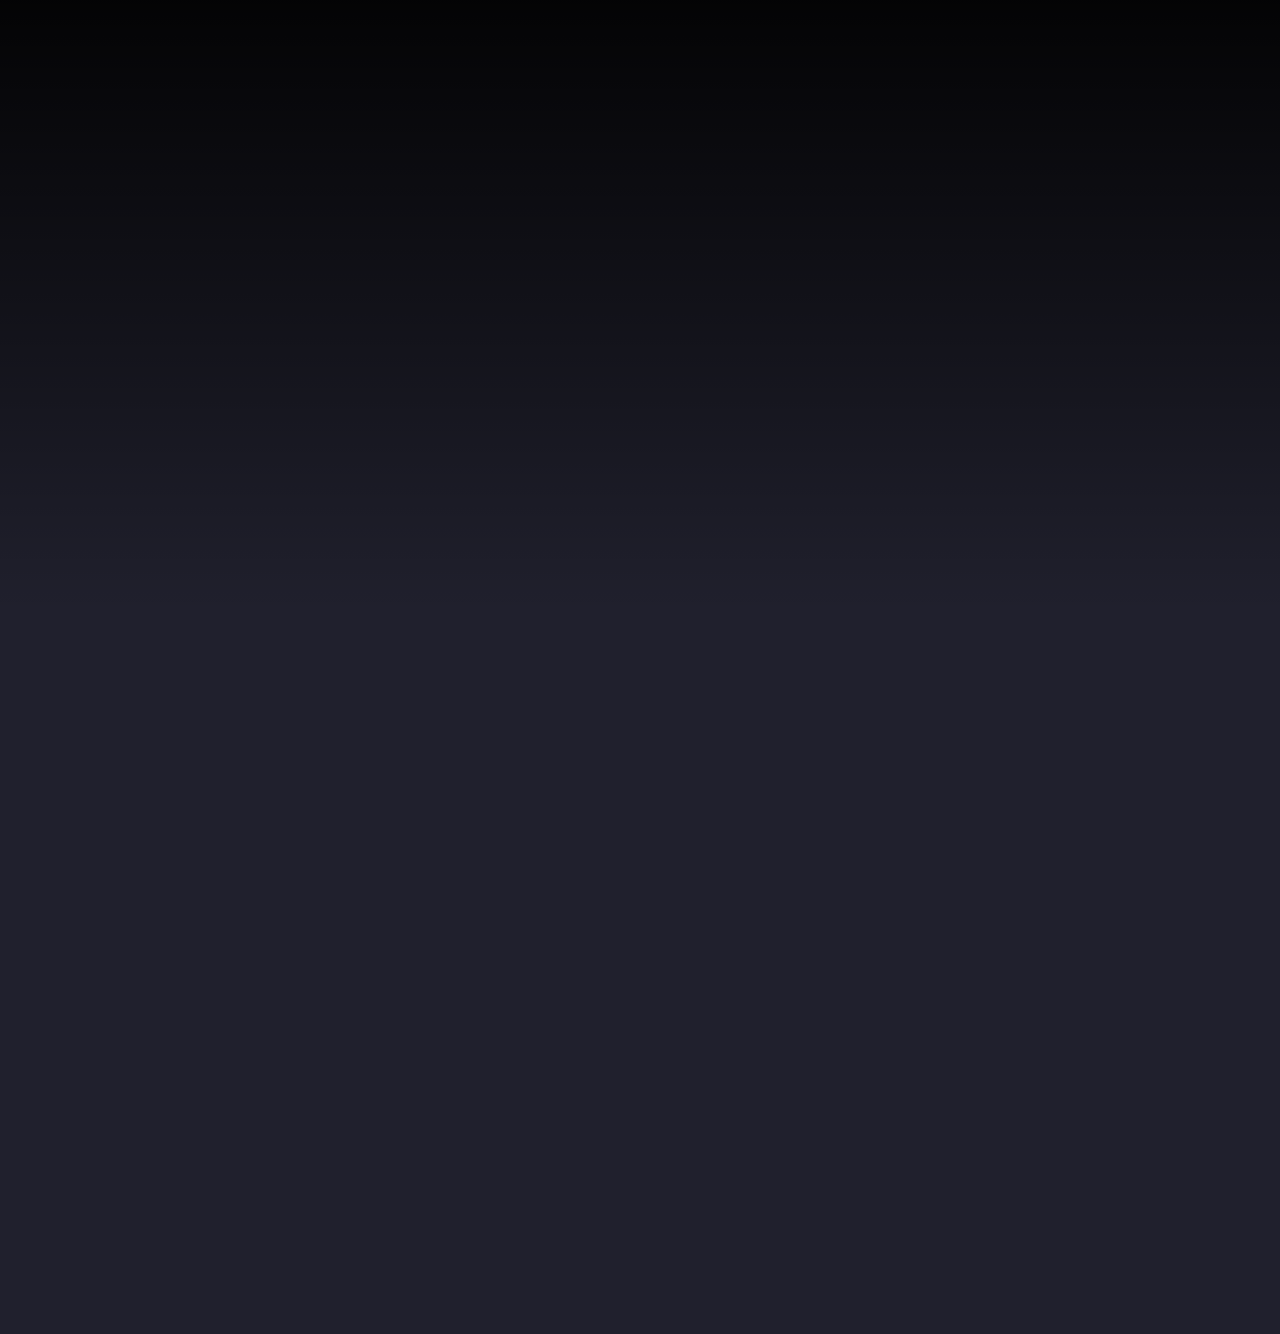
==== commit d6ddf937: "add link to my projects" ====
--- a/index.html
+++ b/index.html
@@ -208,6 +208,101 @@
               <!-- Slides (PORTFOLIO) -->
 
               <div class="swiper-slide project-slide">
+                <a href="portfolio/portfolio.html" class="project-link">
+                  <img
+                    src="img/projects-photo/Portfolio-concept(1).png"
+                    alt="Концепт сайта портфолио"
+                    class="project-image"
+                  />
+                </a>
+                <div class="project-text">
+                  <h3 class="project-title">Концепт сайта портфолио</h3>
+                  <div class="project-time">
+                    <img
+                      src="img/time-icon.svg"
+                      alt="time-icon"
+                      class="project-icon"
+                    />
+                    <div class="project-description">
+                      <h4 class="project-subtitle">Сроки</h4>
+                      <p class="project-paragraph">1 рабочих дня</p>
+                    </div>
+                  </div>
+                  <div class="project-cost">
+                    <img
+                      src="img/cost-icon.svg"
+                      alt="cost-icon"
+                      class="project-icon"
+                    />
+                    <div class="project-description">
+                      <h4 class="project-subtitle">Стоимость</h4>
+                      <p class="project-paragraph">3 500 рублей</p>
+                    </div>
+                  </div>
+                  <div class="project-feedback">
+                    <img
+                      src="img/feedback-icon.svg"
+                      alt="feedback-icon"
+                      class="project-icon"
+                    />
+                    <div class="project-description">
+                      <h4 class="project-subtitle">Отзыв клиента</h4>
+                      <p class="project-paragraph">-</p>
+                    </div>
+                  </div>
+                </div>
+              </div>
+
+              <div class="swiper-slide project-slide">
+                <a href="/Space X/index.html">
+                  <img
+                    src="img/projects-photo/SpaceX(1).jpg"
+                    alt="Сайт-концепт для Space X"
+                    class="project-image"
+                  />
+                </a>
+
+                <div class="project-text">
+                  <h3 class="project-title">Сайт-концепт для Space X</h3>
+                  <div class="project-time">
+                    <img
+                      src="img/time-icon.svg"
+                      alt="time-icon"
+                      class="project-icon"
+                    />
+                    <div class="project-description">
+                      <h4 class="project-subtitle">Сроки</h4>
+                      <p class="project-paragraph">2 рабочих дня</p>
+                    </div>
+                  </div>
+                  <div class="project-cost">
+                    <img
+                      src="img/cost-icon.svg"
+                      alt="cost-icon"
+                      class="project-icon"
+                    />
+                    <div class="project-description">
+                      <h4 class="project-subtitle">Стоимость</h4>
+                      <p class="project-paragraph">7 000 рублей</p>
+                    </div>
+                  </div>
+                  <div class="project-feedback">
+                    <img
+                      src="img/feedback-icon.svg"
+                      alt="feedback-icon"
+                      class="project-icon"
+                    />
+                    <div class="project-description">
+                      <h4 class="project-subtitle">Отзыв клиента</h4>
+                      <p class="project-paragraph">
+                        Все сделано в сроки, в общем доволен.
+                      </p>
+                    </div>
+                  </div>
+                </div>
+              </div>
+
+              <!-- <div class="swiper-slide project-slide">
                 <img
                   src="img/projects-photo/Ghostbusters(1).png"
                   alt="Ghostbusters"
@@ -257,101 +352,7 @@
                     </div>
                   </div>
                 </div>
-              </div>
-              <div class="swiper-slide project-slide">
-                <img
-                  src="img/projects-photo/SpaceX(1).jpg"
-                  alt="Сайт-концепт для Space X"
-                  class="project-image"
-                />
-                <div class="project-text">
-                  <h3 class="project-title">
-                    Сайт-концепт для Space X
-                  </h3>
-                  <div class="project-time">
-                    <img
-                      src="img/time-icon.svg"
-                      alt="time-icon"
-                      class="project-icon"
-                    />
-                    <div class="project-description">
-                      <h4 class="project-subtitle">Сроки</h4>
-                      <p class="project-paragraph">2 рабочих дня</p>
-                    </div>
-                  </div>
-                  <div class="project-cost">
-                    <img
-                      src="img/cost-icon.svg"
-                      alt="cost-icon"
-                      class="project-icon"
-                    />
-                    <div class="project-description">
-                      <h4 class="project-subtitle">Стоимость</h4>
-                      <p class="project-paragraph">7 000 рублей</p>
-                    </div>
-                  </div>
-                  <div class="project-feedback">
-                    <img
-                      src="img/feedback-icon.svg"
-                      alt="feedback-icon"
-                      class="project-icon"
-                    />
-                    <div class="project-description">
-                      <h4 class="project-subtitle">Отзыв клиента</h4>
-                      <p class="project-paragraph">
-                        Все сделано в сроки, в общем доволен.
-                      </p>
-                    </div>
-                  </div>
-                </div>
-              </div>
-              <div class="swiper-slide project-slide">
-                <img
-                  src="img/projects-photo/Portfolio-concept(1).png"
-                  alt="Концепт сайта портфолио"
-                  class="project-image"
-                />
-                <div class="project-text">
-                  <h3 class="project-title">
-                    Концепт сайта портфолио
-                  </h3>
-                  <div class="project-time">
-                    <img
-                      src="img/time-icon.svg"
-                      alt="time-icon"
-                      class="project-icon"
-                    />
-                    <div class="project-description">
-                      <h4 class="project-subtitle">Сроки</h4>
-                      <p class="project-paragraph">1 рабочих дня</p>
-                    </div>
-                  </div>
-                  <div class="project-cost">
-                    <img
-                      src="img/cost-icon.svg"
-                      alt="cost-icon"
-                      class="project-icon"
-                    />
-                    <div class="project-description">
-                      <h4 class="project-subtitle">Стоимость</h4>
-                      <p class="project-paragraph">3 500 рублей</p>
-                    </div>
-                  </div>
-                  <div class="project-feedback">
-                    <img
-                      src="img/feedback-icon.svg"
-                      alt="feedback-icon"
-                      class="project-icon"
-                    />
-                    <div class="project-description">
-                      <h4 class="project-subtitle">Отзыв клиента</h4>
-                      <p class="project-paragraph">
-                        -
-                      </p>
-                    </div>
-                  </div>
-                </div>
-              </div>
+              </div> -->
             </div>
 
             <!-- If we need pagination -->
